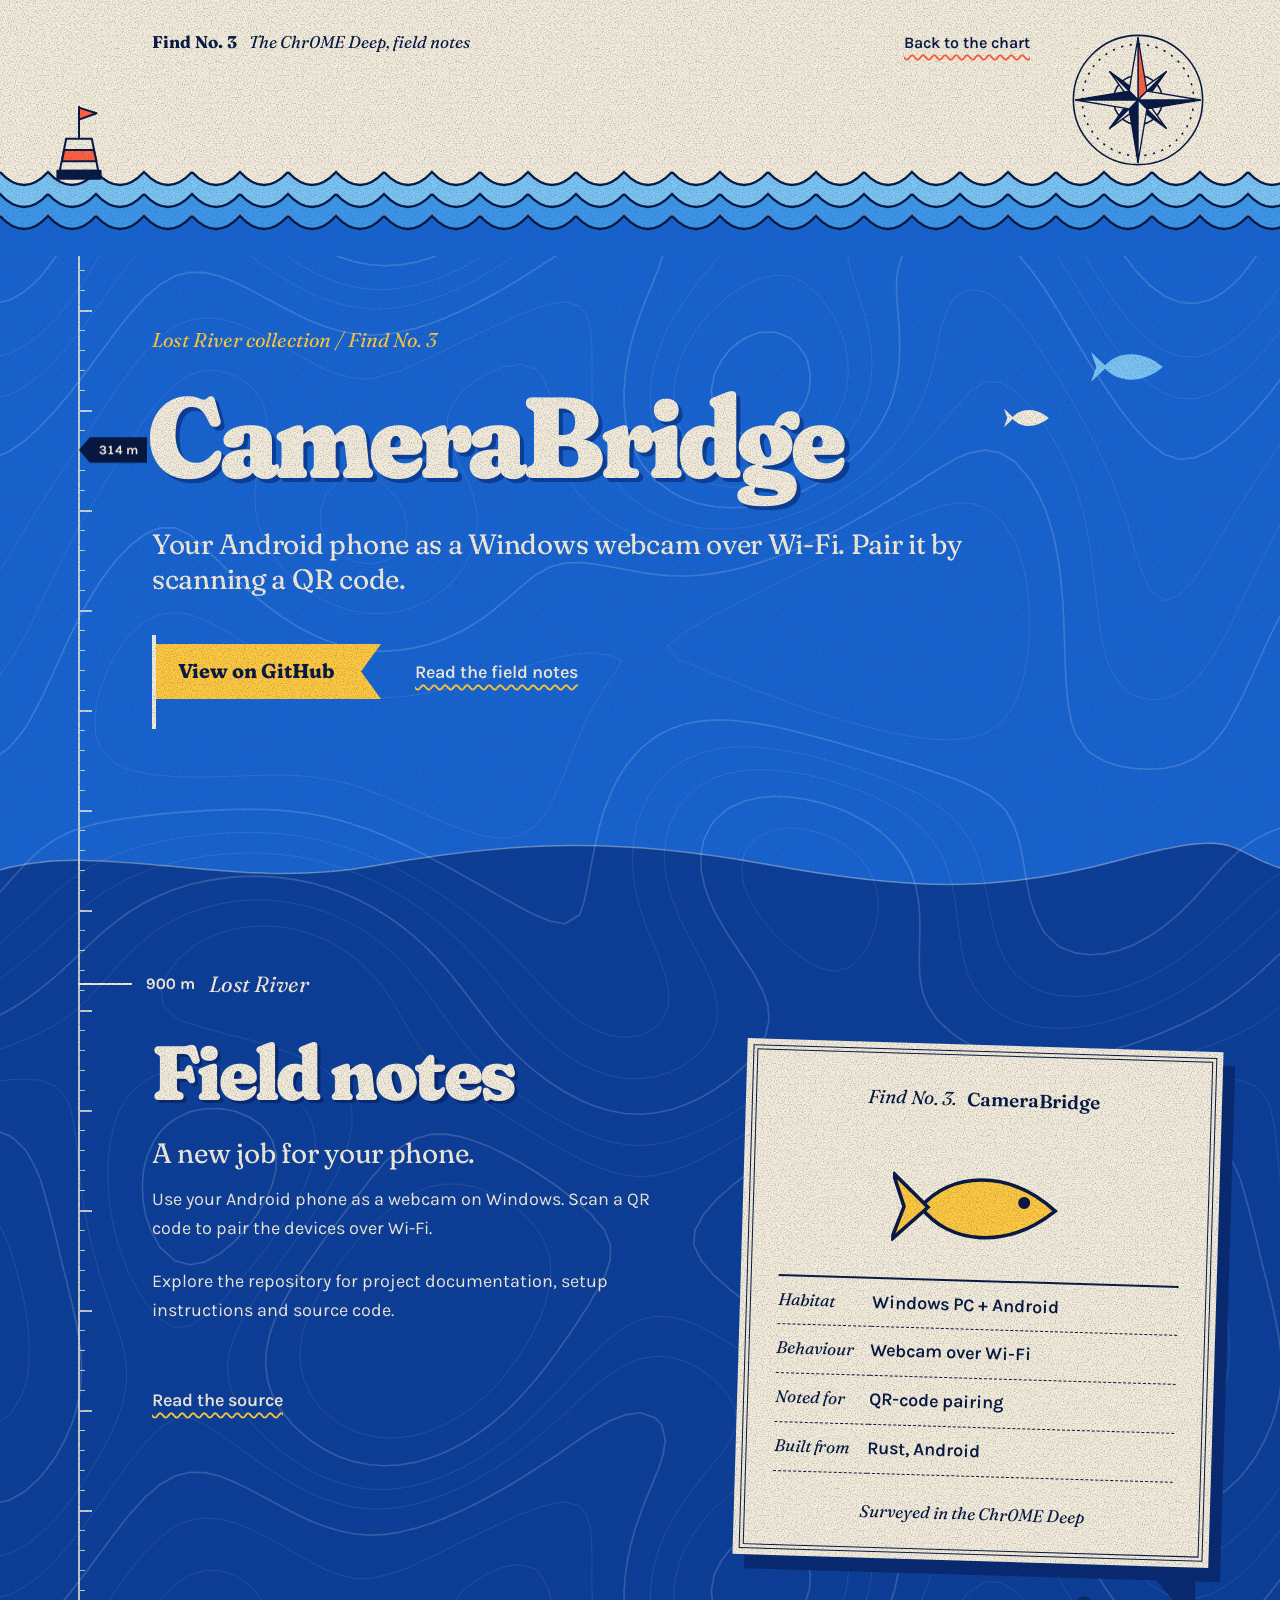
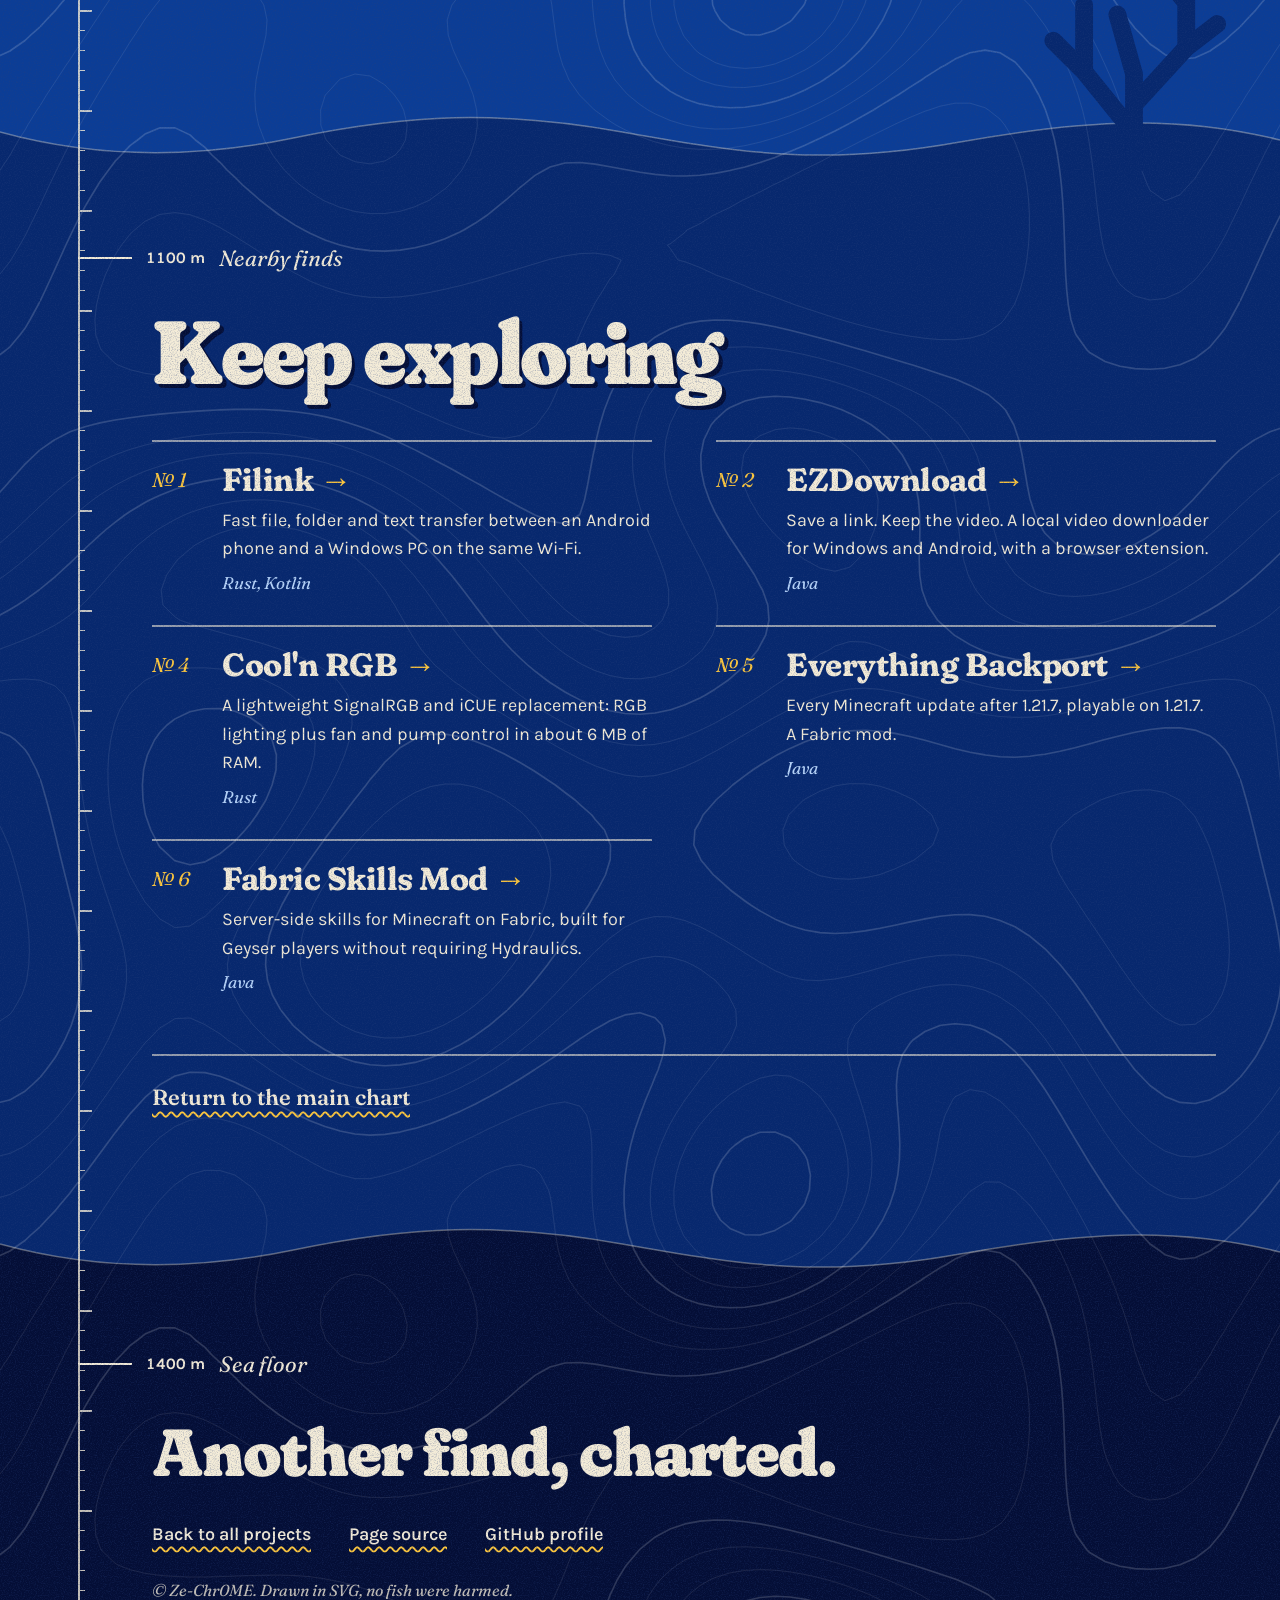
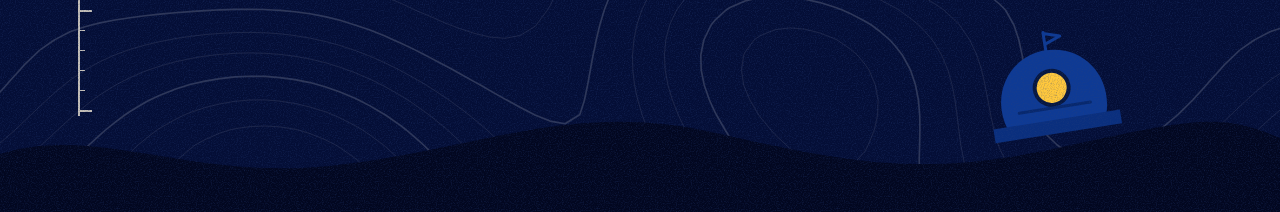
==== camerabridge/index.html @ 0871925f "Add ocean chart pages for side projects" ====
<!doctype html>
<html lang="en">
<head>
<meta charset="utf-8">
<meta name="viewport" content="width=device-width, initial-scale=1">
<title>CameraBridge | The Chr0ME Deep</title>
<meta name="description" content="Your Android phone as a Windows webcam over Wi-Fi. Pair it by scanning a QR code.">
<meta property="og:title" content="CameraBridge | The Chr0ME Deep">
<meta property="og:description" content="Your Android phone as a Windows webcam over Wi-Fi. Pair it by scanning a QR code.">
<meta property="og:image" content="https://ze-chr0me.github.io/showcase/assets/og-chart.png">
<meta property="og:type" content="website">
<meta property="og:url" content="https://ze-chr0me.github.io/showcase/camerabridge/">
<meta name="twitter:card" content="summary_large_image">
<meta name="theme-color" content="#1763cf">
<link rel="icon" href="data:image/svg+xml,<svg xmlns='http://www.w3.org/2000/svg' viewBox='0 0 64 64'><rect width='64' height='64' rx='12' fill='%231763cf'/><path d='M16 32C24 20 42 18 54 32 42 46 24 44 16 32Z' fill='%23ffc83d'/><path d='M18 32 6 21 10 32 6 43Z' fill='%23ffc83d'/><circle cx='43' cy='29' r='3' fill='%2307173f'/></svg>">
<link rel="preconnect" href="https://fonts.googleapis.com">
<link rel="preconnect" href="https://fonts.gstatic.com" crossorigin>
<link href="https://fonts.googleapis.com/css2?family=Fraunces:ital,opsz,wght,SOFT,WONK@0,9..144,100..900,0..100,0..1;1,9..144,100..900,0..100,0..1&family=Karla:ital,wght@0,400..700;1,400..700&display=swap" rel="stylesheet">
<link rel="stylesheet" href="../style.css">

<link rel="canonical" href="https://ze-chr0me.github.io/showcase/camerabridge/">
</head>
<body class="project-page" id="top">
<a class="skip" href="#field-notes">Skip to the project</a>
<!-- Shared shapes. Every drawing on this page is original and written by hand as SVG. -->
<svg width="0" height="0" style="position:absolute" aria-hidden="true" focusable="false">
  <symbol id="fish" viewBox="0 0 70 36">
    <path d="M12 18C24 3 48 1 68 18 48 35 24 33 12 18Z"/>
    <path d="M15 18 0 4 5 18 0 32Z"/>
  </symbol>
  <symbol id="kelp" viewBox="0 0 120 520"><path d="M51.8 520L54.4 510L57.2 500L60 490L62.9 480L65.7 470L68.2 460L70.5 450L72.3 440L73.7 430L74.6 420L75 410L74.8 400L74.1 390L72.8 380L71.1 370L69 360L66.5 350L63.8 340L60.9 330L58.1 320L55.3 310L52.6 300L50.3 290L48.3 280L46.7 270L45.6 260L45.1 250L45.1 240L45.6 230L46.7 220L48.3 210L50.3 200L52.6 190L55.3 180L58.1 170L61 160L63.8 150L66.5 140L69 130L71.1 120L72.8 110L74.1 100L74.8 90L75 80L74.6 70L73.7 60L72.3 50L70.4 40L68.2 30L65.6 20L62.9 10" fill="none" stroke="currentColor" stroke-width="7" stroke-linecap="round" stroke-linejoin="round"/><g fill="currentColor"><path transform="translate(61.2 486) rotate(-28) scale(0.98)" d="M0 0C14-15 40-13 56-2 40 11 14 12 0 0Z"/><path transform="translate(72.0 442) rotate(208) scale(0.96)" d="M0 0C14-15 40-13 56-2 40 11 14 12 0 0Z"/><path transform="translate(74.7 398) rotate(-28) scale(0.93)" d="M0 0C14-15 40-13 56-2 40 11 14 12 0 0Z"/><path transform="translate(67.5 354) rotate(208) scale(0.91)" d="M0 0C14-15 40-13 56-2 40 11 14 12 0 0Z"/><path transform="translate(55.3 310) rotate(-28) scale(0.89)" d="M0 0C14-15 40-13 56-2 40 11 14 12 0 0Z"/><path transform="translate(46.2 266) rotate(208) scale(0.86)" d="M0 0C14-15 40-13 56-2 40 11 14 12 0 0Z"/><path transform="translate(46.4 222) rotate(-28) scale(0.84)" d="M0 0C14-15 40-13 56-2 40 11 14 12 0 0Z"/><path transform="translate(55.8 178) rotate(208) scale(0.82)" d="M0 0C14-15 40-13 56-2 40 11 14 12 0 0Z"/><path transform="translate(68.0 134) rotate(-28) scale(0.79)" d="M0 0C14-15 40-13 56-2 40 11 14 12 0 0Z"/><path transform="translate(74.8 90) rotate(208) scale(0.77)" d="M0 0C14-15 40-13 56-2 40 11 14 12 0 0Z"/><path transform="translate(71.6 46) rotate(-28) scale(0.74)" d="M0 0C14-15 40-13 56-2 40 11 14 12 0 0Z"/><path transform="translate(62.9 10) rotate(-84) scale(.8)" d="M0 0C14-15 40-13 56-2 40 11 14 12 0 0Z"/></g></symbol>
  <symbol id="coral" viewBox="0 0 160 220">
    <path d="M80 220V120M80 170 38 118M38 118V62M38 118 12 92M80 146l44-48M124 98V44M124 98l26-20M80 120 66 70M124 60l-18-22" fill="none" stroke="currentColor" stroke-width="15" stroke-linecap="round" stroke-linejoin="round"/>
  </symbol>
  <symbol id="edge-a" viewBox="0 0 1440 70" preserveAspectRatio="none">
    <path d="M0 42C120 12 260 64 420 38S700 10 860 36s260 30 400-4 120-8 180 8V70H0Z"/>
    <path d="M0 42C120 12 260 64 420 38S700 10 860 36s260 30 400-4 120-8 180 8" fill="none" stroke="#f4ecd8" stroke-opacity=".38" stroke-width="1.5" vector-effect="non-scaling-stroke"/>
  </symbol>
  <symbol id="edge-b" viewBox="0 0 1440 70" preserveAspectRatio="none">
    <path d="M0 30c90 22 200 30 330 6S560 8 700 30s230 34 380 10 250-26 360-2V70H0Z"/>
    <path d="M0 30c90 22 200 30 330 6S560 8 700 30s230 34 380 10 250-26 360-2" fill="none" stroke="#f4ecd8" stroke-opacity=".38" stroke-width="1.5" vector-effect="non-scaling-stroke"/>
  </symbol>
</svg>


<div class="chart">
  <div class="ruler" aria-hidden="true"></div>
  <header class="sky">
    <div class="wrap sky-row">
      <p class="chart-no"><b>Find No. 3</b> <span>The Chr0ME Deep, field notes</span></p>
      <a class="wavy" href="../">Back to the chart</a>
    </div>

    <svg class="rose" viewBox="-70 -70 140 140" aria-hidden="true">
      <g fill="none" stroke="#07173f" stroke-width="1.4">
        <circle r="58"/><circle r="50" stroke-dasharray="2 5.85"/><circle r="22"/>
      </g>
      <g id="pt-s" stroke="#07173f" stroke-width="1.2" stroke-linejoin="round">
        <g transform="rotate(45)"><path d="M0-36 5-5 0 0Z" fill="#07173f"/><path d="M0-36-5-5 0 0Z" fill="#f4ecd8"/></g>
        <g transform="rotate(135)"><path d="M0-36 5-5 0 0Z" fill="#07173f"/><path d="M0-36-5-5 0 0Z" fill="#f4ecd8"/></g>
        <g transform="rotate(225)"><path d="M0-36 5-5 0 0Z" fill="#07173f"/><path d="M0-36-5-5 0 0Z" fill="#f4ecd8"/></g>
        <g transform="rotate(315)"><path d="M0-36 5-5 0 0Z" fill="#07173f"/><path d="M0-36-5-5 0 0Z" fill="#f4ecd8"/></g>
        <g><path d="M0-56 8-8 0 0Z" fill="#ff6040"/><path d="M0-56-8-8 0 0Z" fill="#f4ecd8"/></g>
        <g transform="rotate(90)"><path d="M0-56 8-8 0 0Z" fill="#07173f"/><path d="M0-56-8-8 0 0Z" fill="#f4ecd8"/></g>
        <g transform="rotate(180)"><path d="M0-56 8-8 0 0Z" fill="#07173f"/><path d="M0-56-8-8 0 0Z" fill="#f4ecd8"/></g>
        <g transform="rotate(270)"><path d="M0-56 8-8 0 0Z" fill="#07173f"/><path d="M0-56-8-8 0 0Z" fill="#f4ecd8"/></g>
      </g>
    </svg>

    <div class="swell" aria-hidden="true">
      <i class="row r1"></i>
      <svg class="buoy" viewBox="0 0 60 104">
        <g stroke="#07173f" stroke-width="2.5" stroke-linejoin="round" stroke-linecap="round">
          <path d="M30 44V6"/>
          <path d="M30 7 52 14 30 22Z" fill="#ff6040"/>
          <path d="M14 46h32l8 40H6Z" fill="#f4ecd8"/>
          <path d="M11.5 60h37l3.3 14H8.700Z" fill="#ff6040"/>
          <path d="M3 86h54v10H3Z" fill="#07173f"/>
        </g>
      </svg>
      <i class="row r2"></i>
      <i class="row r3"></i>
    </div>
  </header>
  <main>
    <section class="zone z0 project-surface" data-depth="0" aria-labelledby="project-title">
      <div class="decor" aria-hidden="true">
        <svg class="swim s1"><use href="#fish"/></svg>
        <svg class="swim s2"><use href="#fish"/></svg>
      </div>
      <div class="wrap">
        <p class="project-eyebrow">Lost River collection / Find No. 3</p>
        <h1 id="project-title">CameraBridge</h1>
        <p class="lede project-description">Your Android phone as a Windows webcam over Wi-Fi. Pair it by scanning a QR code.</p>
        <p class="actions">
          <span class="hoist"><a class="flag" href="https://github.com/Ze-Chr0ME/DroidCam">View on GitHub</a></span>
          <a class="wavy" href="#field-notes">Read the field notes</a>
        </p>
      </div>
    </section>
    <section class="zone z2" id="field-notes" data-depth="900" aria-labelledby="notes-title">
      <svg class="edge" aria-hidden="true"><use href="#edge-a"/></svg>
      <div class="decor" aria-hidden="true"><svg class="coral c1"><use href="#coral"/></svg></div>
      <div class="wrap">
        <p class="mark"><b>900 m</b> <i>Lost River</i></p>
        <div class="party project-notes">
          <div class="party-text">
            <h2 id="notes-title">Field notes</h2>
            <p class="lede">A new job for your phone.</p>
            <p>Use your Android phone as a webcam on Windows. Scan a QR code to pair the devices over Wi-Fi.</p>
            <p class="project-source">Explore the repository for project documentation, setup instructions and source code.</p>
            <p class="actions"><a class="wavy" href="https://github.com/Ze-Chr0ME/DroidCam">Read the source</a></p>
          </div>
          <aside class="plate specimen" aria-label="Project at a glance">
            <p class="plate-head"><i>Find No. 3.</i> CameraBridge</p>
            <svg class="specimen-fish" viewBox="0 0 200 110" aria-hidden="true">
              <g transform="translate(26 28) scale(2)"><use href="#fish" width="70" height="36" fill="var(--sun)" stroke="var(--ink)" stroke-width="1.5"/><circle cx="55" cy="15" r="2.5" fill="var(--ink)"/></g>
            </svg>
            <dl class="notes">
              <dt>Habitat</dt><dd>Windows PC + Android</dd>
              <dt>Behaviour</dt><dd>Webcam over Wi-Fi</dd>
              <dt>Noted for</dt><dd>QR-code pairing</dd>
              <dt>Built from</dt><dd>Rust, Android</dd>
            </dl>
            <p class="plate-foot">Surveyed in the Chr0ME Deep</p>
          </aside>
        </div>
      </div>
    </section>
    <section class="zone z3 project-related" data-depth="1100" aria-labelledby="related-title">
      <svg class="edge" aria-hidden="true"><use href="#edge-b"/></svg>
      <div class="wrap">
        <p class="mark"><b>1100 m</b> <i>Nearby finds</i></p>
        <h2 id="related-title">Keep exploring</h2>
        <ol class="finds"><li><a href="../filink/"><span class="no">&#8470; 1</span><h3>Filink</h3><p>Fast file, folder and text transfer between an Android phone and a Windows PC on the same Wi-Fi.</p><span class="made">Rust, Kotlin</span></a></li><li><a href="../ezdownload/"><span class="no">&#8470; 2</span><h3>EZDownload</h3><p>Save a link. Keep the video. A local video downloader for Windows and Android, with a browser extension.</p><span class="made">Java</span></a></li><li><a href="../cool-n-rgb/"><span class="no">&#8470; 4</span><h3>Cool&#x27;n RGB</h3><p>A lightweight SignalRGB and iCUE replacement: RGB lighting plus fan and pump control in about 6 MB of RAM.</p><span class="made">Rust</span></a></li><li><a href="../everything-backport/"><span class="no">&#8470; 5</span><h3>Everything Backport</h3><p>Every Minecraft update after 1.21.7, playable on 1.21.7. A Fabric mod.</p><span class="made">Java</span></a></li><li><a href="../fabric-skills-mod/"><span class="no">&#8470; 6</span><h3>Fabric Skills Mod</h3><p>Server-side skills for Minecraft on Fabric, built for Geyser players without requiring Hydraulics.</p><span class="made">Java</span></a></li></ol>
        <p class="all"><a class="wavy" href="../#deep">Return to the main chart</a></p>
      </div>
    </section>
  </main>
  <footer class="zone z4" data-depth="1400">
    <svg class="edge" aria-hidden="true"><use href="#edge-b"/></svg>
    <div class="wrap">
      <p class="mark"><b>1400 m</b> <i>Sea floor</i></p>
      <p class="floor-line">Another find, charted.</p>
      <p class="floor-links">
        <a class="wavy" href="../#deep">Back to all projects</a>
        <a class="wavy" href="https://github.com/Ze-Chr0ME/showcase">Page source</a>
        <a class="wavy" href="https://github.com/Ze-Chr0ME">GitHub profile</a>
      </p>
      <p class="fine">© Ze-Chr0ME. Drawn in SVG, no fish were harmed.</p>
    </div>
    <svg class="pod" viewBox="0 0 150 120" aria-hidden="true">
      <g stroke-linejoin="round" stroke-linecap="round">
        <path d="M76 22V2M76 3l16 5-16 6" fill="none" stroke="#0e3a94" stroke-width="3"/>
        <path d="M26 92C14 54 40 20 76 20s62 34 50 72Z" fill="#0e3a94"/>
        <path d="M12 90h128v14H12Z" fill="#0a2f7e"/>
        <circle cx="76" cy="58" r="17" fill="#ffc83d"/>
        <circle cx="76" cy="58" r="17" fill="none" stroke="#07173f" stroke-width="4"/>
        <path d="M40 78h72" fill="none" stroke="#07286e" stroke-width="3"/>
      </g>
    </svg>
    <svg class="seabed" viewBox="0 0 1440 120" preserveAspectRatio="none" aria-hidden="true">
      <path d="M0 120V62c110-30 210 26 370 12S640 8 800 40s240 46 400 14 180-30 240-8v74Z"/>
    </svg>
  </footer>
</div>
<script src="../chart.js"></script>
</body>
</html>
---- style.css ----
/* Chart № 1: the Chr0ME Deep.
   A printed bathymetric chart read top to bottom. Flat inks only: one cream, one navy,
   five blues that step darker with depth, plus sun yellow and coral for signals. */

:root {
  --paper: #f4ecd8;
  --ink: #07173f;
  --sun: #ffc83d;
  --coral: #ff6040;
  --foam: #7cc4f2;
  --z0: #1763cf;   /* surface */
  --z1: #1052b8;   /* safe shallows */
  --z2: #0b3d96;   /* grand reef */
  --z3: #07286e;   /* lost river */
  --z4: #040e36;   /* sea floor */
  --lit: #0e3a94;  /* water inside the lamp beam */
  --sky-h: 210px;
  --pad-l: 132px;
  --pad-r: 44px;
  --line-x: 58px;
  --ruler-x: calc(max((100% - 1240px) / 2, 0px) + var(--line-x));
  --display: "Fraunces", "Iowan Old Style", "Palatino Linotype", Georgia, serif;
  --text: "Karla", "Segoe UI", Helvetica, Arial, sans-serif;
}

* { box-sizing: border-box; }

html { background: var(--z4); -webkit-text-size-adjust: 100%; }

body {
  margin: 0;
  overflow-x: hidden;
  overflow-x: clip;
  color: var(--paper);
  font: 400 1.125rem/1.6 var(--text);
}

img, svg { display: block; max-width: 100%; }
img { height: auto; }
a { color: inherit; }
p { margin: 0; }
h1, h2, h3 { margin: 0; font-family: var(--display); }

:focus-visible { outline: 3px solid var(--sun); outline-offset: 4px; }

.skip {
  position: absolute; left: 12px; top: -80px; z-index: 10;
  padding: 10px 16px;
  background: var(--ink); color: var(--paper);
  font-weight: 700;
}
.skip:focus { top: 12px; }

/* Links: a wavy underline, like the water. */
.wavy {
  text-decoration: underline wavy;
  text-decoration-color: var(--sun);
  text-decoration-thickness: 2px;
  text-underline-offset: 6px;
  font-weight: 600;
}
.wavy:hover { text-decoration-color: currentColor; }

/* ---------- The sheet ---------- */
.chart { position: relative; }

/* Depth contours, printed over every zone. */
.chart::before {
  content: "";
  position: absolute; inset: var(--sky-h) 0 0;
  z-index: 1;
  background: url(assets/contours.svg) 50% 0 / 1200px 1200px;
  pointer-events: none;
}

/* Paper grain: navy speckle over everything, so the flat inks look printed. */
.chart::after {
  content: "";
  position: absolute; inset: 0;
  z-index: 4;
  background: url("data:image/svg+xml,%3Csvg xmlns='http://www.w3.org/2000/svg' width='240' height='240'%3E%3Cfilter id='n'%3E%3CfeTurbulence type='fractalNoise' baseFrequency='.85' numOctaves='2' stitchTiles='stitch'/%3E%3CfeColorMatrix values='0 0 0 0 .02 0 0 0 0 .05 0 0 0 0 .2 1.7 0 0 0 -.78'/%3E%3C/filter%3E%3Crect width='100%25' height='100%25' filter='url(%23n)'/%3E%3C/svg%3E");
  opacity: .5;
  pointer-events: none;
}

.wrap {
  position: relative;
  z-index: 2;
  max-width: 1240px;
  margin: 0 auto;
  padding: 0 var(--pad-r) 0 var(--pad-l);
}

/* The sounding line: dropped from the buoy, ticked every 20 px, runs to the sea floor. */
.ruler {
  position: absolute;
  top: var(--sky-h); bottom: 96px;
  left: var(--ruler-x);
  width: 14px;
  z-index: 3;
  opacity: .8;
  background:
    linear-gradient(var(--paper), var(--paper)) 0 0 / 2px 100% no-repeat,
    repeating-linear-gradient(var(--paper) 0 2px, transparent 2px 100px) 0 0 / 14px 100% no-repeat,
    repeating-linear-gradient(var(--paper) 0 1px, transparent 1px 20px) 0 0 / 7px 100% no-repeat;
  pointer-events: none;
}

.gauge {
  position: fixed;
  top: 50%;
  left: calc(var(--ruler-x) + 1px);
  z-index: 5;
  transform: translateY(-50%);
  padding: 5px 9px 5px 20px;
  background: var(--ink);
  color: var(--paper);
  font: 700 .8125rem/1.2 var(--text);
  font-variant-numeric: tabular-nums;
  white-space: nowrap;
  clip-path: polygon(11px 0, 100% 0, 100% 100%, 11px 100%, 0 50%);
  pointer-events: none;
}

/* ---------- Sky ---------- */
.sky {
  position: relative;
  z-index: 3;
  height: var(--sky-h);
  background: var(--paper);
  color: var(--ink);
}
.sky-row {
  display: flex; justify-content: space-between; align-items: baseline; gap: 24px;
  padding-top: 30px;
  padding-right: 230px;
}
.chart-no { font: italic 400 1.0625rem/1.35 var(--display); }
.chart-no b { font-style: normal; font-weight: 700; margin-right: .5em; }
.sky .wavy { text-decoration-color: var(--coral); font-size: 1rem; white-space: nowrap; }

.rose {
  position: absolute;
  top: 22px; right: max(calc((100% - 1240px) / 2 + 44px), 20px);
  width: 156px;
}

.swell { position: absolute; left: 0; right: 0; bottom: -46px; height: 92px; }
.swell .row {
  position: absolute; left: -96px; right: 0;
  height: 48px;
  background-repeat: repeat-x;
  background-size: 96px 48px;
}
.r1 { top: 0;    background-image: url("data:image/svg+xml,%3Csvg xmlns='http://www.w3.org/2000/svg' viewBox='0 0 96 48'%3E%3Cpath d='M0 8Q24 34 48 8 72 34 96 8V48H0Z' fill='%237cc4f2'/%3E%3Cpath d='M0 8Q24 34 48 8 72 34 96 8' fill='none' stroke='%2307173f' stroke-width='2.5'/%3E%3C/svg%3E"); }
.r2 { top: 22px; background-image: url("data:image/svg+xml,%3Csvg xmlns='http://www.w3.org/2000/svg' viewBox='0 0 96 48'%3E%3Cpath d='M0 8Q24 34 48 8 72 34 96 8V48H0Z' fill='%233d97e6'/%3E%3Cpath d='M0 8Q24 34 48 8 72 34 96 8' fill='none' stroke='%2307173f' stroke-width='2.5'/%3E%3C/svg%3E"); background-position-x: 48px; }
.r3 { top: 44px; background-image: url("data:image/svg+xml,%3Csvg xmlns='http://www.w3.org/2000/svg' viewBox='0 0 96 48'%3E%3Cpath d='M0 8Q24 34 48 8 72 34 96 8V48H0Z' fill='%231763cf'/%3E%3Cpath d='M0 8Q24 34 48 8 72 34 96 8' fill='none' stroke='%2307173f' stroke-width='2.5'/%3E%3C/svg%3E"); }

.buoy {
  position: absolute;
  left: calc(var(--ruler-x) - 23px);
  top: -62px;
  width: 48px;
  transform-origin: 50% 90%;
}

/* ---------- Zones ---------- */
.zone { position: relative; }
.z0 { background: var(--z0); color: var(--z0); }
.z1 { background: var(--z1); color: var(--z1); }
.z2 { background: var(--z2); color: var(--z2); }
.z3 { background: var(--z3); color: var(--z3); }
.z4 { background: var(--z4); color: var(--z4); }
.zone > .wrap { color: var(--paper); }

/* The shelf where one zone drops into the next. */
.edge {
  position: absolute; left: 0; top: -69px;
  width: 100%; height: 70px;
  fill: currentColor;
}

.decor { position: absolute; inset: 0; overflow: hidden; z-index: 2; pointer-events: none; }

/* Soundings and place names, set in italics the way charts label water. */
.snd, .place {
  position: absolute;
  font-family: var(--display); font-style: italic;
  color: var(--paper);
}
.snd { font-size: .9375rem; opacity: .45; }
.place { font-size: 1.75rem; letter-spacing: .14em; opacity: .5; white-space: nowrap; }

/* Zone marker: a long tick on the sounding line, the depth, the name. */
.mark {
  display: flex; align-items: center; gap: 14px;
  margin-left: calc(var(--line-x) - var(--pad-l));
  font-size: 1rem; line-height: 1.2;
}
.mark::before { content: ""; flex: none; width: 54px; height: 2px; background: var(--paper); }
.mark b { font-weight: 700; font-variant-numeric: tabular-nums; }
.mark i { font: italic 400 1.375rem/1 var(--display); }

h1, h2 {
  font-weight: 900;
  font-variation-settings: "SOFT" 100, "WONK" 1;
  letter-spacing: -.035em;
}

.lede {
  font: 400 1.75rem/1.25 var(--display);
  font-variation-settings: "SOFT" 60;
  letter-spacing: -.01em;
}

/* Field notes */
.notes {
  display: grid; grid-template-columns: max-content 1fr;
  margin: 30px 0 0; max-width: 500px;
  border-top: 2px solid var(--paper);
}
.notes dt, .notes dd { margin: 0; padding: 9px 0 10px; border-bottom: 1px dashed rgba(244, 236, 216, .55); }
.notes dt { padding-right: 28px; font: italic 400 1.0625rem/1.6 var(--display); }
.notes dd { font-weight: 600; }

/* Signal flag on a mast. */
.actions { display: flex; flex-wrap: wrap; align-items: flex-start; gap: 14px 34px; margin-top: 38px; }
.actions > .wavy { margin-top: 23px; }
.hoist { display: inline-flex; padding: 9px 0 30px; border-left: 4px solid var(--paper); }
.flag {
  display: block;
  padding: 17px 46px 18px 22px;
  background: var(--sun); color: var(--ink);
  font: 700 1.25rem/1 var(--display);
  font-variation-settings: "SOFT" 100;
  text-decoration: none;
  clip-path: polygon(0 0, 100% 0, calc(100% - 20px) 50%, 100% 100%, 0 100%);
  transition: padding-right .18s ease, background-color .18s ease;
}
.flag:hover { background: var(--paper); padding-right: 62px; }
.flag:focus-visible { outline: none; background: var(--paper); box-shadow: inset 0 0 0 4px var(--ink); }

/* ---------- 0 m ---------- */
.z0 > .wrap { padding-top: 116px; padding-bottom: 168px; }

h1 {
  margin-left: -.045em;
  font-size: clamp(3.75rem, 14.4vw, 12.75rem);
  line-height: .86;
  text-shadow: .035em .035em 0 var(--z2);
}
.zero { color: var(--sun); }

.intro {
  display: grid; grid-template-columns: minmax(0, 7fr) minmax(0, 4fr);
  gap: 72px; align-items: start;
  margin-top: 52px;
}
.hello { display: flex; gap: 28px; align-items: flex-start; }
.hello p {
  font: 400 1.75rem/1.28 var(--display);
  font-variation-settings: "SOFT" 60;
  letter-spacing: -.01em;
  max-width: 21em;
}
.porthole {
  flex: none;
  display: block;
  width: 116px; height: 116px;
  padding: 6px;
  border-radius: 50%;
  background: var(--sun);
  box-shadow: 0 0 0 3px var(--ink), 7px 8px 0 0 var(--z2);
  transform: rotate(-5deg);
}
.porthole img { width: 100%; height: 100%; border-radius: 50%; border: 3px solid var(--ink); background: var(--z2); }

.plan p { font: italic 400 1.375rem/1 var(--display); padding-bottom: 12px; border-bottom: 2px solid var(--paper); }
.plan ol { list-style: none; margin: 0; padding: 0; }
.plan a {
  display: flex; align-items: baseline; gap: 10px;
  padding: 11px 0 10px;
  border-bottom: 1px dashed rgba(244, 236, 216, .55);
  text-decoration: none; font-weight: 600;
}
.plan a i { flex: 1; min-width: 16px; border-bottom: 2px dotted rgba(244, 236, 216, .7); transform: translateY(-4px); }
.plan a b { font-variant-numeric: tabular-nums; }
.plan a:hover span { text-decoration: underline wavy var(--sun) 2px; text-underline-offset: 6px; }

.swim { position: absolute; fill: var(--foam); }
.s1 { width: 74px; height: 38px; right: 9%;  top: 138px; }
.s2 { width: 46px; height: 24px; right: 18%; top: 196px; fill: var(--paper); }
.s3 { width: 54px; height: 28px; right: 3%;  top: 214px; }
.s4 { width: 34px; height: 18px; right: 11%; top: 262px; }
.s5 { width: 40px; height: 21px; right: 24%; top: 132px; fill: #3d97e6; }

/* ---------- 40 m ---------- */
.z1 > .wrap { padding-top: 76px; padding-bottom: 190px; }

h2 {
  font-size: clamp(3.25rem, 9vw, 7.75rem);
  line-height: .88;
  text-shadow: .04em .04em 0 var(--z3);
}

.party {
  display: grid; grid-template-columns: minmax(0, 11fr) minmax(0, 10fr);
  gap: 64px; align-items: start;
  margin-top: 44px;
}
.party h2 { max-width: 5em; }
.party .lede { margin-top: 30px; }
.party .lede + p { margin-top: 14px; max-width: 30em; }

.plate {
  position: relative;
  margin-top: 6px;
  padding: 30px 30px 26px;
  background: var(--paper); color: var(--ink);
  transform: rotate(1.7deg);
  box-shadow: 12px 14px 0 var(--z3);
}
.plate::before {
  content: ""; position: absolute; inset: 10px;
  border: 1.5px solid var(--ink);
  outline: 1px solid var(--ink); outline-offset: 3px;
  pointer-events: none;
}
.plate-head, .plate-foot { text-align: center; font: 400 1.0625rem/1.3 var(--display); }
.plate-head { padding: 12px 10px 4px; font-weight: 600; font-size: 1.1875rem; }
.plate-head i { font-weight: 400; margin-right: .35em; }
.plate-foot { padding: 2px 10px 10px; font-style: italic; }
.figs { display: grid; grid-template-columns: 1fr 1fr; gap: 6px 14px; padding: 12px 14px 14px; }
.figs figure { margin: 0; text-align: center; }
.figs svg { width: 100%; height: auto; max-width: 230px; margin: 0 auto; }
.figs figcaption { display: grid; gap: 1px; padding: 2px 0 12px; line-height: 1.25; }
.figs figcaption i { font: italic 400 .875rem/1.2 var(--display); }
.figs figcaption b { font: 700 1.125rem/1.2 var(--display); font-variation-settings: "SOFT" 100; }
.figs figcaption span { font: italic 400 .9375rem/1.2 var(--display); opacity: .78; }

.kelp { position: absolute; bottom: -8px; color: var(--z2); transform-origin: 50% 100%; }
.k1 { left: calc(var(--ruler-x) - 150px); width: 96px; height: 416px; }
.k2 { right: 3%;  width: 120px; height: 520px; }
.k3 { right: 11%; width: 84px;  height: 364px; transform: scaleX(-1); }
.k4 { right: 20%; width: 60px;  height: 260px; }

/* ---------- 300 m ---------- */
.z2 > .wrap { padding-top: 76px; padding-bottom: 210px; }

.lab {
  display: grid; grid-template-columns: repeat(12, minmax(0, 1fr));
  column-gap: 24px; align-items: start;
  margin-top: 48px;
}
.print {
  margin: 0;
  padding: 10px 10px 0;
  background: var(--paper); color: var(--ink);
  box-shadow: 10px 12px 0 var(--z4);
}
.print img { width: 100%; background: #0b0b0b; }
.print figcaption { padding: 9px 4px 11px; font: 400 1rem/1.3 var(--display); }
.print figcaption i { margin-right: .3em; }
.p1 { grid-column: 1 / 9; grid-row: 1; transform: rotate(-1.3deg); }
.p2 { grid-column: 8 / 13; grid-row: 1; margin: 190px -26px 0 0; transform: rotate(2.4deg); z-index: 1; }
.lab-text { grid-column: 1 / 8; grid-row: 2; margin-top: -36px; }
.p3 { grid-column: 9 / 13; grid-row: 2; margin: 96px 0 0 0; transform: rotate(-2.2deg); }

.lab-text h2 { font-size: clamp(3.25rem, 8.2vw, 7rem); text-shadow: .04em .04em 0 var(--z4); }
.lab-text h2 img {
  display: inline-block; vertical-align: -.02em;
  width: .7em; height: .7em;
  margin-right: .16em;
  border-radius: 22%;
  box-shadow: 0 0 0 3px var(--ink), 6px 6px 0 0 var(--z4);
  transform: rotate(-6deg);
}
.lab-text .lede { margin-top: 30px; max-width: 20em; }
.lab-text .lede + p { margin-top: 16px; max-width: 34em; }

.coral { position: absolute; bottom: -22px; color: var(--z3); }
.c1 { right: 4%;  width: 190px; height: 262px; }
.c2 { right: 17%; width: 110px; height: 152px; transform: scaleX(-1); }
.c3 { left: calc(var(--ruler-x) - 170px); width: 130px; height: 180px; }

/* ---------- 900 m ---------- */
.z3 > .wrap { padding-top: 76px; padding-bottom: 170px; }
.z3 h2 { margin-top: 200px; text-shadow: .04em .04em 0 var(--z4); }
.deep-lede { margin-top: 30px; max-width: 24em; }

.leviathan { position: absolute; top: 40px; right: -90px; width: 1180px; max-width: none; overflow: visible; }
.lev-body { fill: #0a3288; }
.leviathan text {
  font: italic 400 30px var(--display);
  letter-spacing: .3em;
  fill: var(--paper); opacity: .5;
}

.lamp { margin-top: 44px; --lure: 208px; }
.lamp summary {
  display: flex; align-items: center; gap: 30px;
  width: fit-content;
  list-style: none;
  cursor: pointer;
  border-radius: 4px;
}
.lamp summary::-webkit-details-marker { display: none; }
.angler { flex: none; width: 236px; height: 170px; }
.lure { fill: var(--sun); stroke: var(--ink); stroke-width: 2.5; }
.rays { opacity: 0; }
.lamp[open] .rays { opacity: 1; }
.lamp-text { display: grid; gap: 8px; }
.lamp-off, .lamp-on {
  font: 700 2.375rem/1.1 var(--display);
  font-variation-settings: "SOFT" 100, "WONK" 1;
  text-decoration: underline wavy var(--sun) 3px;
  text-underline-offset: 9px;
}
.lamp summary:hover .lamp-off, .lamp summary:hover .lamp-on { color: var(--sun); }
.lamp-on, .lamp[open] .lamp-off { display: none; }
.lamp[open] .lamp-on { display: inline; }
.lamp-text small { font: italic 400 1.125rem/1.6 var(--display); opacity: .85; }

/* The beam: a flat cone of lighter water, spreading from the lure. */
.beam {
  margin: -14px calc(var(--pad-r) * -1) 0 calc(var(--line-x) - var(--pad-l) + 30px);
  padding: 120px var(--pad-r) 60px calc(var(--pad-l) - var(--line-x) - 30px);
  background: var(--lit);
  clip-path: polygon(0 96px, calc(var(--lure) + var(--pad-l) - var(--line-x) - 64px) 0, calc(var(--lure) + var(--pad-l) - var(--line-x) - 2px) 0, 100% 96px, 100% 100%, 0 100%);
}

.finds {
  list-style: none; margin: 0; padding: 0;
  display: grid; grid-template-columns: 1fr 1fr; column-gap: 64px;
}
.finds li { border-top: 2px solid rgba(244, 236, 216, .6); }
.finds a {
  display: grid; grid-template-columns: 62px 1fr; column-gap: 8px;
  height: 100%;
  align-content: start;
  padding: 20px 0 30px;
  text-decoration: none;
}
.finds .no { grid-row: 1 / 4; font: italic 400 1.25rem/1.75 var(--display); color: var(--sun); }
.finds h3 {
  font-size: 2rem; line-height: 1.12; font-weight: 700;
  font-variation-settings: "SOFT" 100, "WONK" 1;
  letter-spacing: -.015em;
}
.finds h3::after { content: "\00a0\2192"; font-weight: 400; color: var(--sun); }
.finds a:hover h3 { text-decoration: underline wavy var(--sun) 2px; text-underline-offset: 7px; }
.finds p { margin-top: 8px; max-width: 27em; }
.finds .made { margin-top: 8px; font: italic 400 1.0625rem/1.4 var(--display); color: #b9d6fb; }
.all { margin-top: 30px; padding-top: 26px; border-top: 2px solid rgba(244, 236, 216, .6); font: 400 1.375rem/1.4 var(--display); }

/* ---------- Sea floor ---------- */
.z4 > .wrap { padding-top: 70px; padding-bottom: 210px; }
.floor-line {
  margin-top: 44px;
  font: 900 clamp(2.25rem, 5.2vw, 4.25rem)/1 var(--display);
  font-variation-settings: "SOFT" 100, "WONK" 1;
  letter-spacing: -.03em;
  max-width: 12em;
}
.floor-links { display: flex; flex-wrap: wrap; gap: 14px 38px; margin-top: 34px; }
.up::after { content: " \2191"; }
.fine { margin-top: 30px; font: italic 400 1rem/1.5 var(--display); opacity: .8; }
.seabed { position: absolute; left: 0; bottom: 0; width: 100%; height: 120px; fill: #020720; z-index: 2; }
.pod { position: absolute; z-index: 2; right: 12%; bottom: 62px; width: 150px; transform: rotate(-9deg); }

/* ---------- Individual finds: the same chart, a closer look ---------- */
.project-eyebrow {
  margin-bottom: 26px;
  color: var(--sun);
  font: italic 400 1.25rem/1.4 var(--display);
}
.project-page h1 {
  max-width: 13ch;
  font-size: clamp(2.75rem, 9vw, 7.5rem);
  line-height: .98;
  overflow-wrap: anywhere;
}
.project-description { margin-top: 34px; max-width: 29em; }
.project-notes h2 { font-size: clamp(3rem, 6vw, 5.5rem); }
.project-source { margin-top: 24px; max-width: 30em; }
.specimen { min-width: 0; }
.specimen-fish { width: 240px; margin: 16px auto; }
.specimen .notes { margin: 0 8px 24px; border-color: var(--ink); }
.specimen .notes dt, .specimen .notes dd { border-color: var(--ink); }
.specimen .notes dd { overflow-wrap: anywhere; }
.specimen .notes dt { padding-right: 16px; }
.project-related h2 { margin-top: 44px; font-size: clamp(3rem, 7vw, 6rem); }
.project-related .finds { margin-top: 48px; }

/* ---------- Motion (only if welcome) ---------- */
@media (prefers-reduced-motion: no-preference) {
  html { scroll-behavior: smooth; }
  .r1 { animation: roll 14s linear infinite; }
  .r2 { animation: roll 9s linear infinite reverse; }
  .r3 { animation: roll 11s linear infinite; }
  .buoy { animation: bob 5s ease-in-out infinite alternate; }
  .swim { animation: school 9s ease-in-out infinite alternate; }
  .s2 { animation-duration: 11s; animation-delay: -3s; }
  .s3 { animation-duration: 8s;  animation-delay: -5s; }
  .s4 { animation-duration: 12s; animation-delay: -2s; }
  .s5 { animation-duration: 10s; animation-delay: -7s; }
  .k1, .k2, .k4 { animation: sway 7s ease-in-out infinite alternate; }
  .k2 { animation-duration: 9s; animation-delay: -4s; }
  .lamp:not([open]) .lure { animation: blink 2.6s ease-in-out infinite alternate; }
  .lamp[open] .beam { animation: light .45s ease-out both; }
  @keyframes roll   { to { transform: translateX(96px); } }
  @keyframes bob    { from { transform: rotate(-5deg) translateY(1px); } to { transform: rotate(6deg) translateY(-3px); } }
  @keyframes school { from { transform: translate(0, 0); } to { transform: translate(46px, -9px); } }
  @keyframes sway   { from { transform: rotate(-2.5deg); } to { transform: rotate(2.5deg); } }
  @keyframes blink  { from { fill: var(--sun); } to { fill: #8a6f2a; } }
  @keyframes light  { from { opacity: 0; transform: translateY(-10px); } to { opacity: 1; transform: none; } }
}

/* ---------- Narrower sheets ---------- */
@media (max-width: 1080px) {
  .intro { grid-template-columns: 1fr; gap: 44px; }
  .plan { max-width: 440px; }
  .party { grid-template-columns: 1fr; gap: 56px; }
  .plate { max-width: 560px; }
  .p2 { margin-right: -24px; }
  .p3 { margin-right: -10px; }
  .finds { column-gap: 40px; }
  .leviathan { right: auto; left: 96px; width: 1000px; top: 96px; }
  .swim { display: none; }
  .s1, .s4 { display: block; top: 372px; right: 9%; }
  .s4 { top: 430px; right: 21%; }
}

@media (max-width: 760px) {
  :root { --sky-h: 164px; --pad-l: 44px; --pad-r: 20px; --line-x: 18px; }
  body { font-size: 1.0625rem; }

  .sky-row { display: block; padding-top: 20px; padding-right: 118px; }
  .chart-no span { display: block; }
  .sky .wavy { display: inline-block; margin-top: 8px; font-size: .9375rem; }
  .rose { width: 96px; top: 16px; right: 14px; }
  .buoy { width: 34px; left: calc(var(--ruler-x) - 16px); top: -34px; }

  .ruler { width: 10px; }
  .gauge { top: auto; bottom: 14px; transform: none; }

  .mark { gap: 10px; }
  .mark::before { width: 16px; }
  .mark i { font-size: 1.25rem; }

  .z0 > .wrap { padding-top: 92px; padding-bottom: 120px; }
  h1 { font-size: clamp(2.6rem, 14.2vw, 6rem); }
  .intro { margin-top: 34px; gap: 38px; }
  .hello { flex-direction: column; gap: 22px; }
  .hello p, .lede { font-size: 1.4375rem; }
  .porthole { width: 92px; height: 92px; }
  .s1 { top: 196px; right: 8%; width: 56px; height: 29px; }
  .s4 { top: 238px; right: 27%; }
  .snd { display: none; }

  .z1 > .wrap, .z2 > .wrap, .z3 > .wrap { padding-top: 60px; padding-bottom: 150px; }
  h2, .lab-text h2 { font-size: clamp(3rem, 15vw, 5rem); }
  .party { margin-top: 30px; gap: 50px; }
  .notes { margin-top: 24px; }
  .notes dt { padding-right: 18px; }
  .actions { margin-top: 30px; }
  .plate { padding: 20px 18px 18px; transform: rotate(1.2deg); box-shadow: 7px 9px 0 var(--z3); margin-right: 4px; }
  .plate::before { inset: 7px; }
  .plate-head { font-size: 1.0625rem; }
  .figs { gap: 2px 8px; padding: 10px 6px 8px; }
  .figs figcaption b { font-size: 1rem; }
  .k2 { width: 84px; height: 364px; right: -2%; }
  .k3, .k4, .k1 { display: none; }
  .place { font-size: 1.25rem; right: auto !important; left: 44px; bottom: 44px !important; }

  .lab { display: block; margin-top: 32px; }
  .print { padding: 7px 7px 0; box-shadow: 7px 9px 0 var(--z4); }
  .print figcaption { font-size: .9375rem; }
  .p1 { margin-right: 6px; }
  .p2 { margin: 26px -4px 0 15%; }
  .p3 { margin: 56px 10% 0 0; }
  .lab-text { margin-top: 58px; }
  .c1 { width: 130px; height: 180px; right: -4%; }
  .c2, .c3 { display: none; }

  .leviathan { width: 700px; right: auto; left: -64px; top: 76px; }
  .z3 h2 { margin-top: 150px; }
  .lamp { margin-top: 30px; --lure: 123px; }
  .lamp summary { flex-direction: column; align-items: flex-start; gap: 6px; }
  .angler { width: 140px; height: 101px; }
  .lamp-text { order: -1; margin-bottom: 14px; }
  .lamp-off, .lamp-on { font-size: 1.875rem; }
  .beam {
    margin: -6px calc(var(--pad-r) * -1) 0 calc(var(--line-x) - var(--pad-l) + 12px);
    padding: 84px var(--pad-r) 44px calc(var(--pad-l) - var(--line-x) - 12px);
    clip-path: polygon(0 62px, calc(var(--lure) + var(--pad-l) - var(--line-x) - 38px) 0, calc(var(--lure) + var(--pad-l) - var(--line-x) - 4px) 0, 100% 62px, 100% 100%, 0 100%);
  }
  .finds { grid-template-columns: 1fr; }
  .finds a { grid-template-columns: 46px 1fr; padding: 16px 0 24px; }
  .finds h3 { font-size: 1.625rem; }
  .all { font-size: 1.1875rem; }

  .z4 > .wrap { padding-top: 56px; padding-bottom: 190px; }
  .pod { width: 104px; right: 9%; bottom: 58px; }
  .seabed { height: 90px; }
}
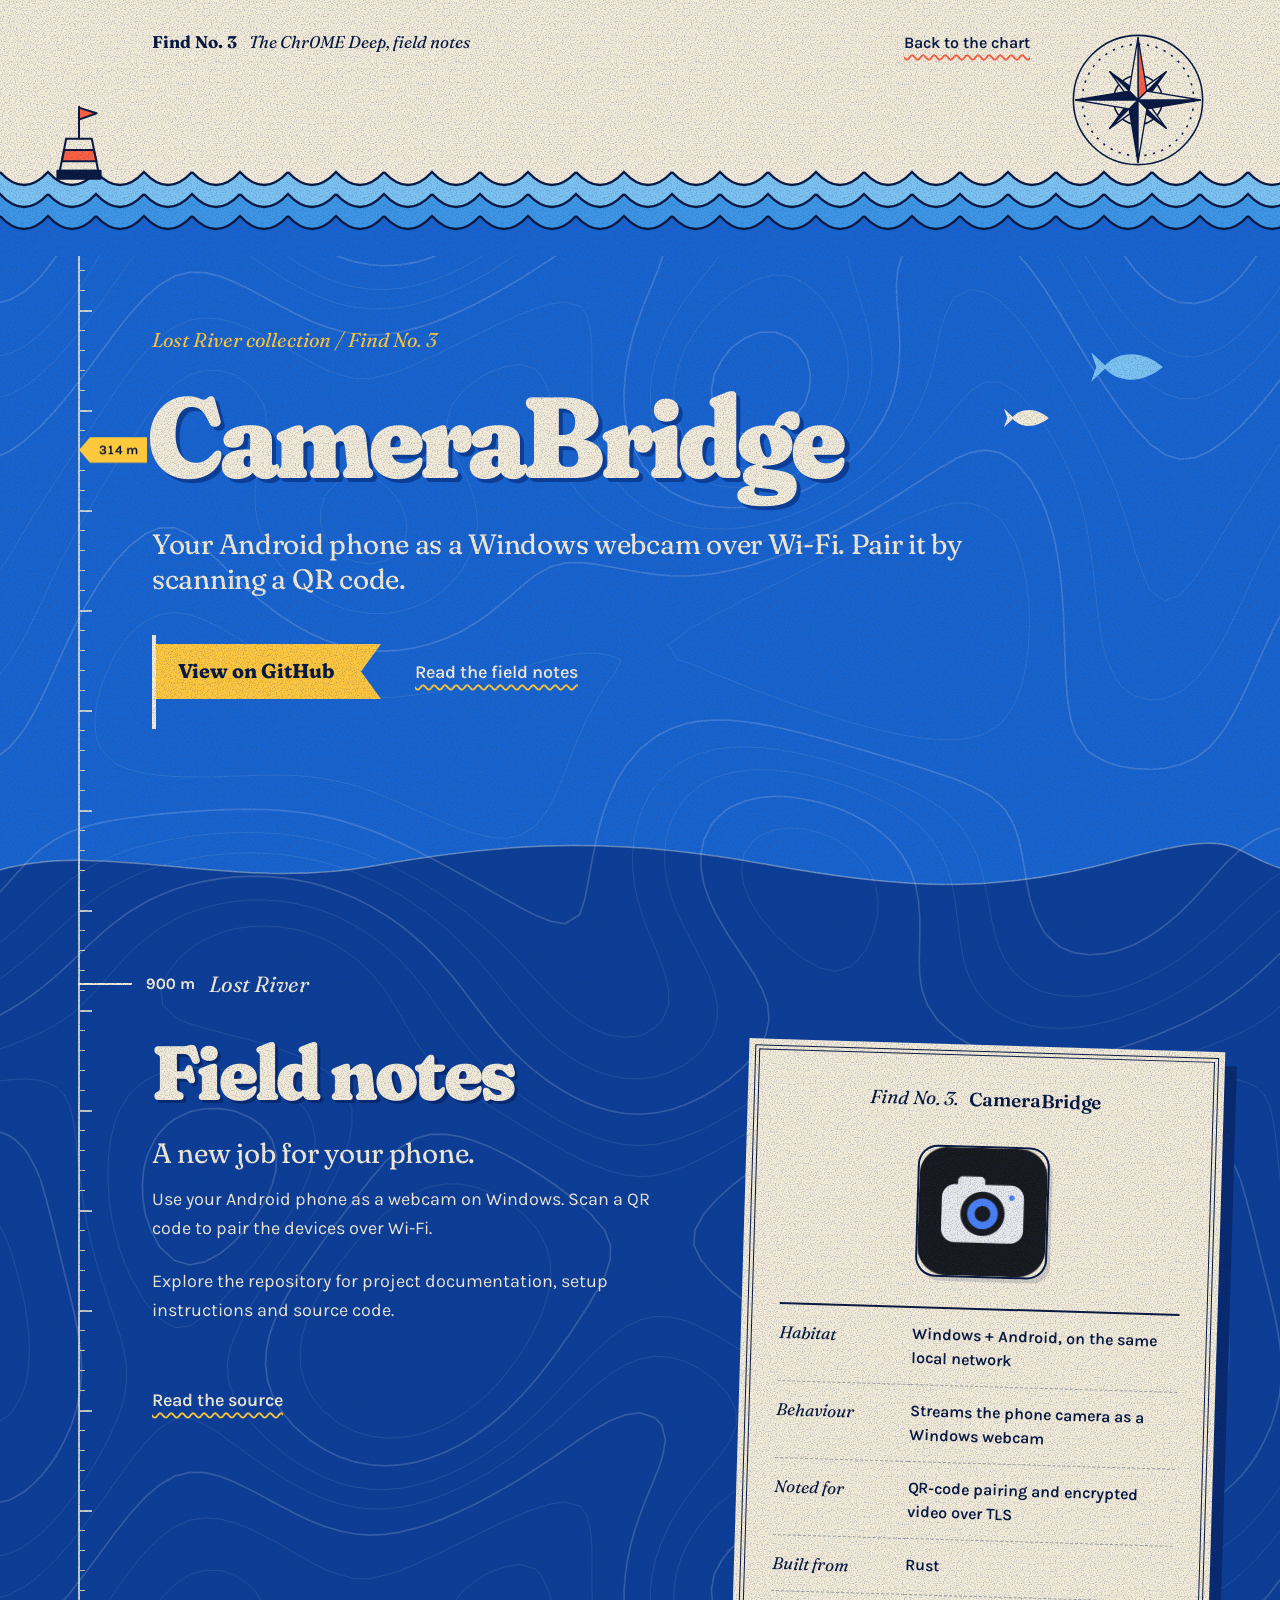
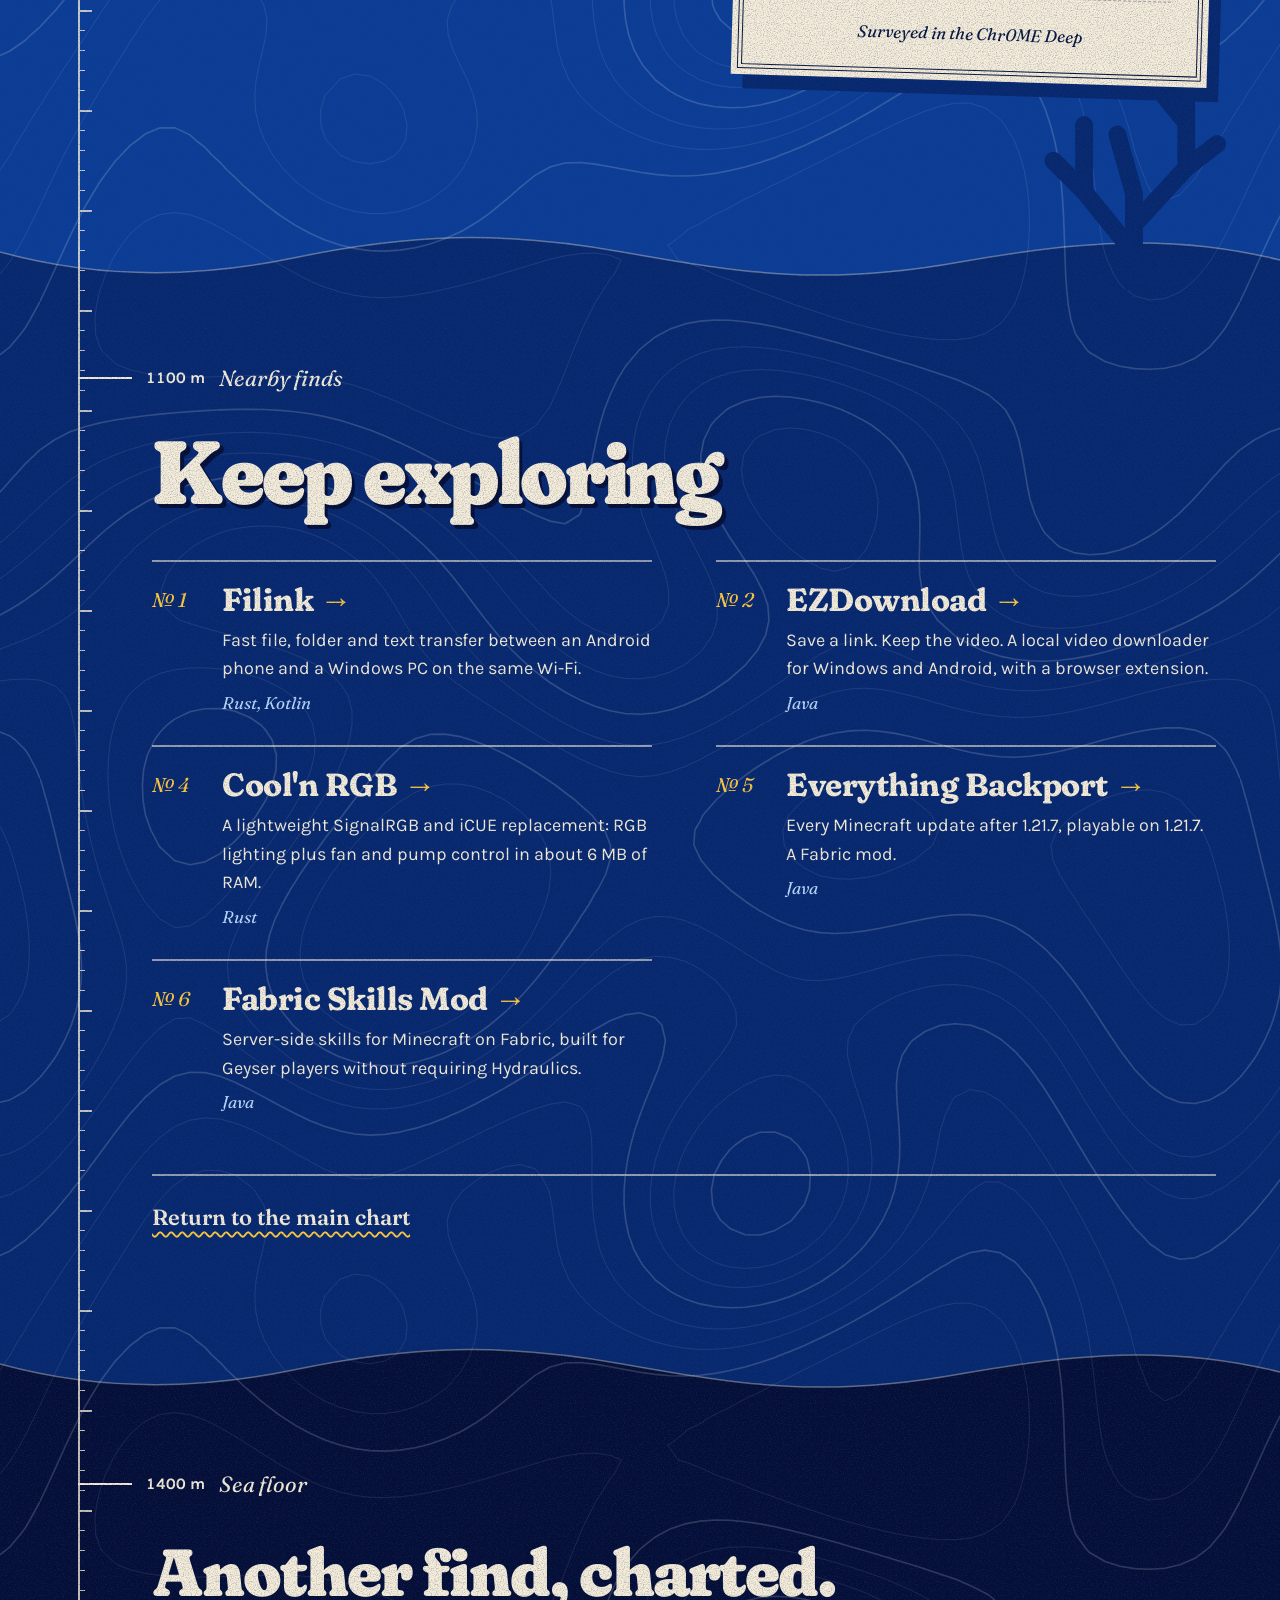
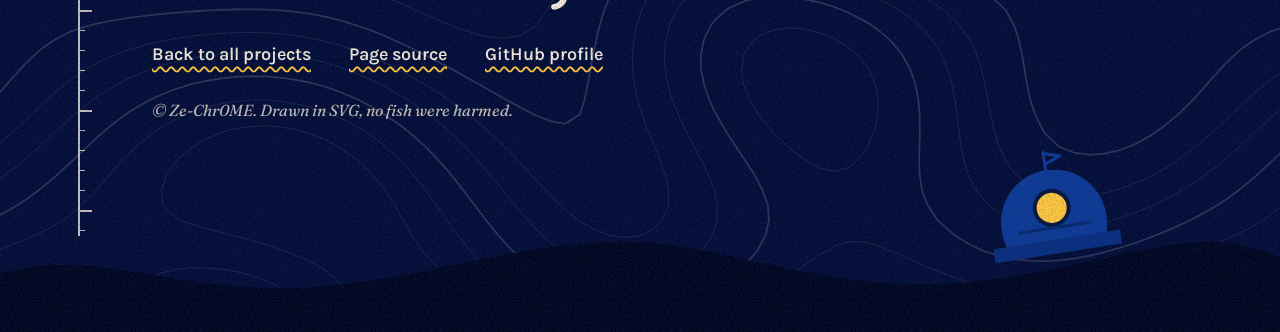
==== commit b573493e: "Use app branding and meaningful project field notes" ====
--- a/camerabridge/index.html
+++ b/camerabridge/index.html
@@ -113,14 +113,12 @@
           </div>
           <aside class="plate specimen" aria-label="Project at a glance">
             <p class="plate-head"><i>Find No. 3.</i> CameraBridge</p>
-            <svg class="specimen-fish" viewBox="0 0 200 110" aria-hidden="true">
-              <g transform="translate(26 28) scale(2)"><use href="#fish" width="70" height="36" fill="var(--sun)" stroke="var(--ink)" stroke-width="1.5"/><circle cx="55" cy="15" r="2.5" fill="var(--ink)"/></g>
-            </svg>
+            <img class="project-logo" src="../assets/projects/camerabridge.png" alt="CameraBridge app icon" width="128" height="128" loading="lazy">
             <dl class="notes">
-              <dt>Habitat</dt><dd>Windows PC + Android</dd>
-              <dt>Behaviour</dt><dd>Webcam over Wi-Fi</dd>
-              <dt>Noted for</dt><dd>QR-code pairing</dd>
-              <dt>Built from</dt><dd>Rust, Android</dd>
+              <dt>Habitat</dt><dd>Windows + Android, on the same local network</dd>
+              <dt>Behaviour</dt><dd>Streams the phone camera as a Windows webcam</dd>
+              <dt>Noted for</dt><dd>QR-code pairing and encrypted video over TLS</dd>
+              <dt>Built from</dt><dd>Rust</dd>
             </dl>
             <p class="plate-foot">Surveyed in the Chr0ME Deep</p>
           </aside>
--- a/style.css
+++ b/style.css
@@ -113,8 +113,8 @@
   z-index: 5;
   transform: translateY(-50%);
   padding: 5px 9px 5px 20px;
-  background: var(--ink);
-  color: var(--paper);
+  background: var(--sun);
+  color: var(--ink);
   font: 700 .8125rem/1.2 var(--text);
   font-variant-numeric: tabular-nums;
   white-space: nowrap;
@@ -484,11 +484,37 @@
 .project-notes h2 { font-size: clamp(3rem, 6vw, 5.5rem); }
 .project-source { margin-top: 24px; max-width: 30em; }
 .specimen { min-width: 0; }
-.specimen-fish { width: 240px; margin: 16px auto; }
-.specimen .notes { margin: 0 8px 24px; border-color: var(--ink); }
-.specimen .notes dt, .specimen .notes dd { border-color: var(--ink); }
-.specimen .notes dd { overflow-wrap: anywhere; }
+.project-logo {
+  width: 128px; height: 128px;
+  object-fit: contain;
+  margin: 32px auto;
+  border-radius: 18px;
+  box-shadow: 0 0 0 2px var(--ink), 5px 6px 0 rgba(7, 23, 63, .15);
+}
+.project-wordmark {
+  margin: 32px auto;
+  padding: 10px 0;
+  text-align: center;
+  font: 900 clamp(1.75rem, 4vw, 2.5rem)/1 var(--display);
+  letter-spacing: -.035em;
+}
+.project-wordmark span { font-style: italic; }
+.specimen .notes {
+  grid-template-columns: minmax(0, 1fr) minmax(0, 2fr);
+  margin: 0 8px 24px;
+  border-color: var(--ink);
+}
+.specimen .notes dt, .specimen .notes dd {
+  padding-top: 14px; padding-bottom: 14px;
+  border-color: rgba(7, 23, 63, .35);
+}
+.specimen .notes dd { overflow-wrap: anywhere; font-size: 1rem; line-height: 1.5; }
 .specimen .notes dt { padding-right: 16px; }
+@media (max-width: 480px) {
+  .specimen .notes { grid-template-columns: 1fr; }
+  .specimen .notes dt { border-bottom: 0; padding-bottom: 0; padding-right: 0; }
+  .specimen .notes dd { padding-top: 4px; }
+}
 .project-related h2 { margin-top: 44px; font-size: clamp(3rem, 7vw, 6rem); }
 .project-related .finds { margin-top: 48px; }
 
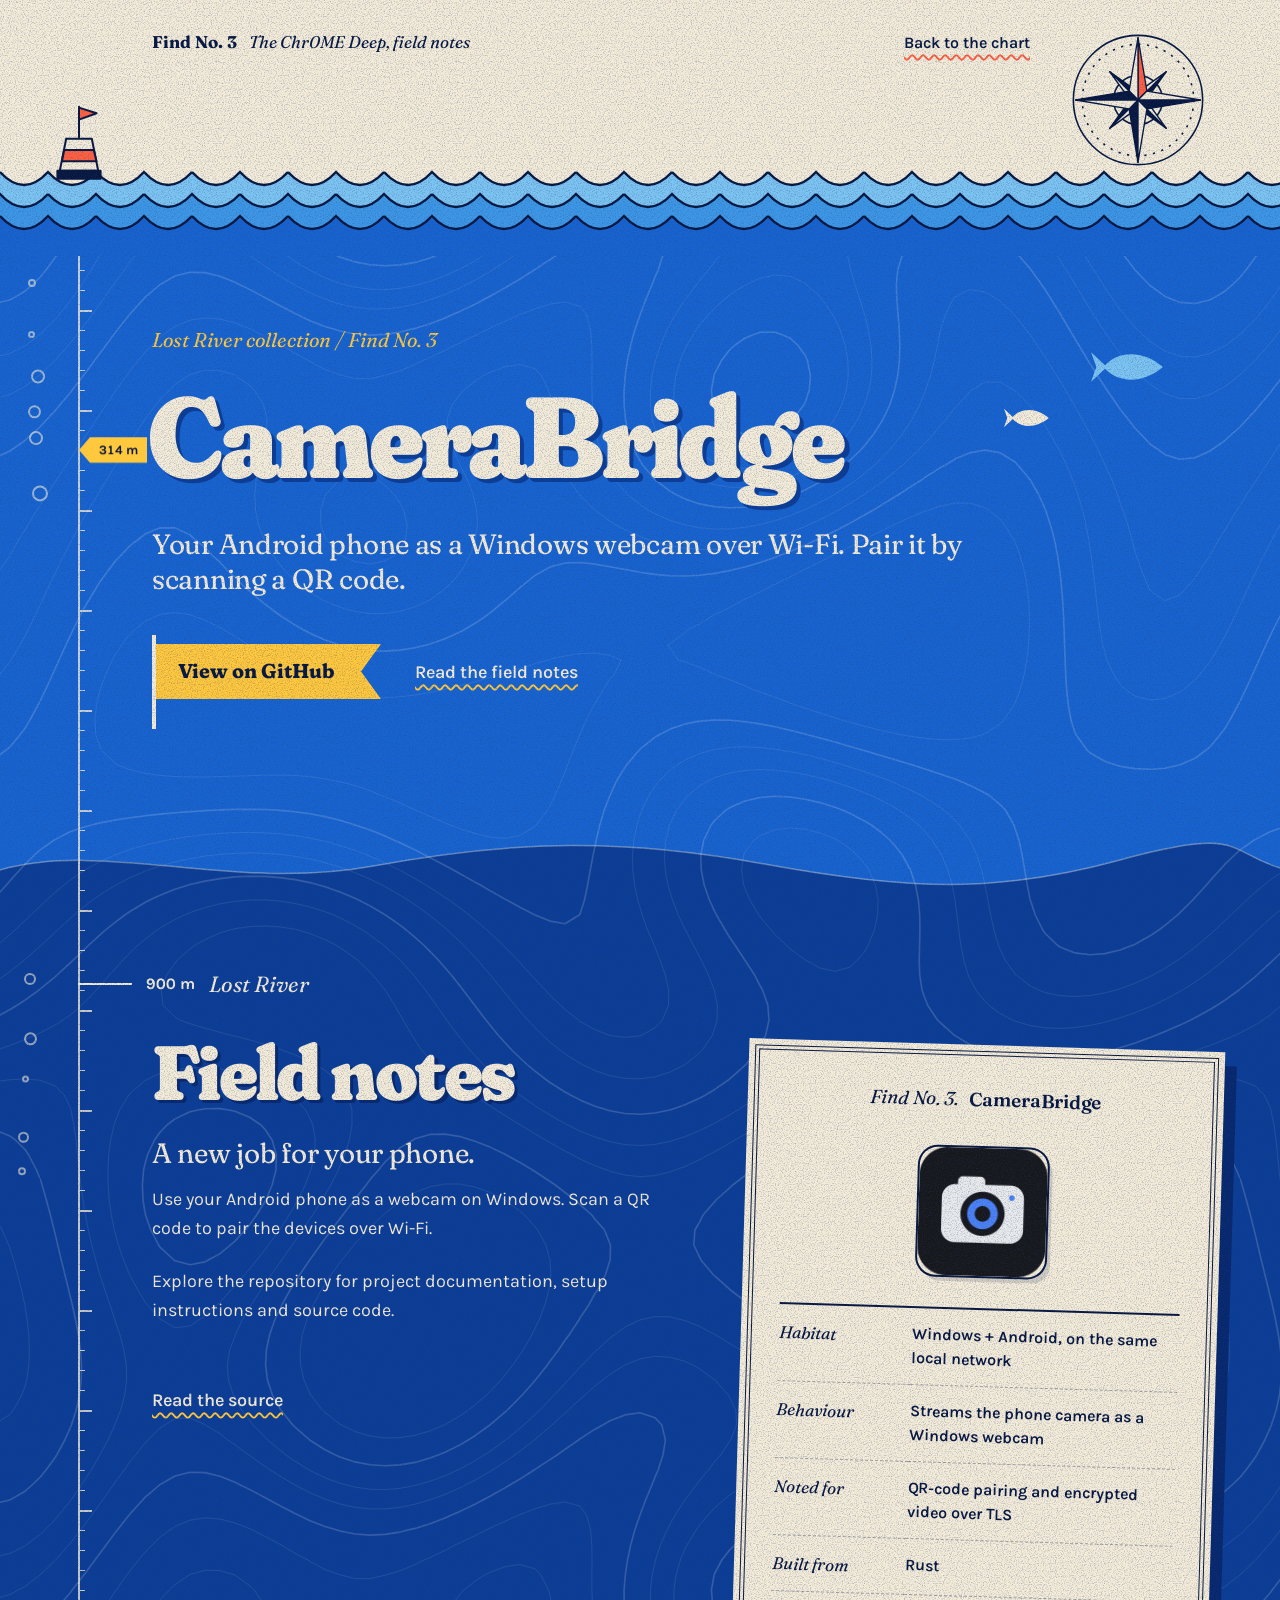
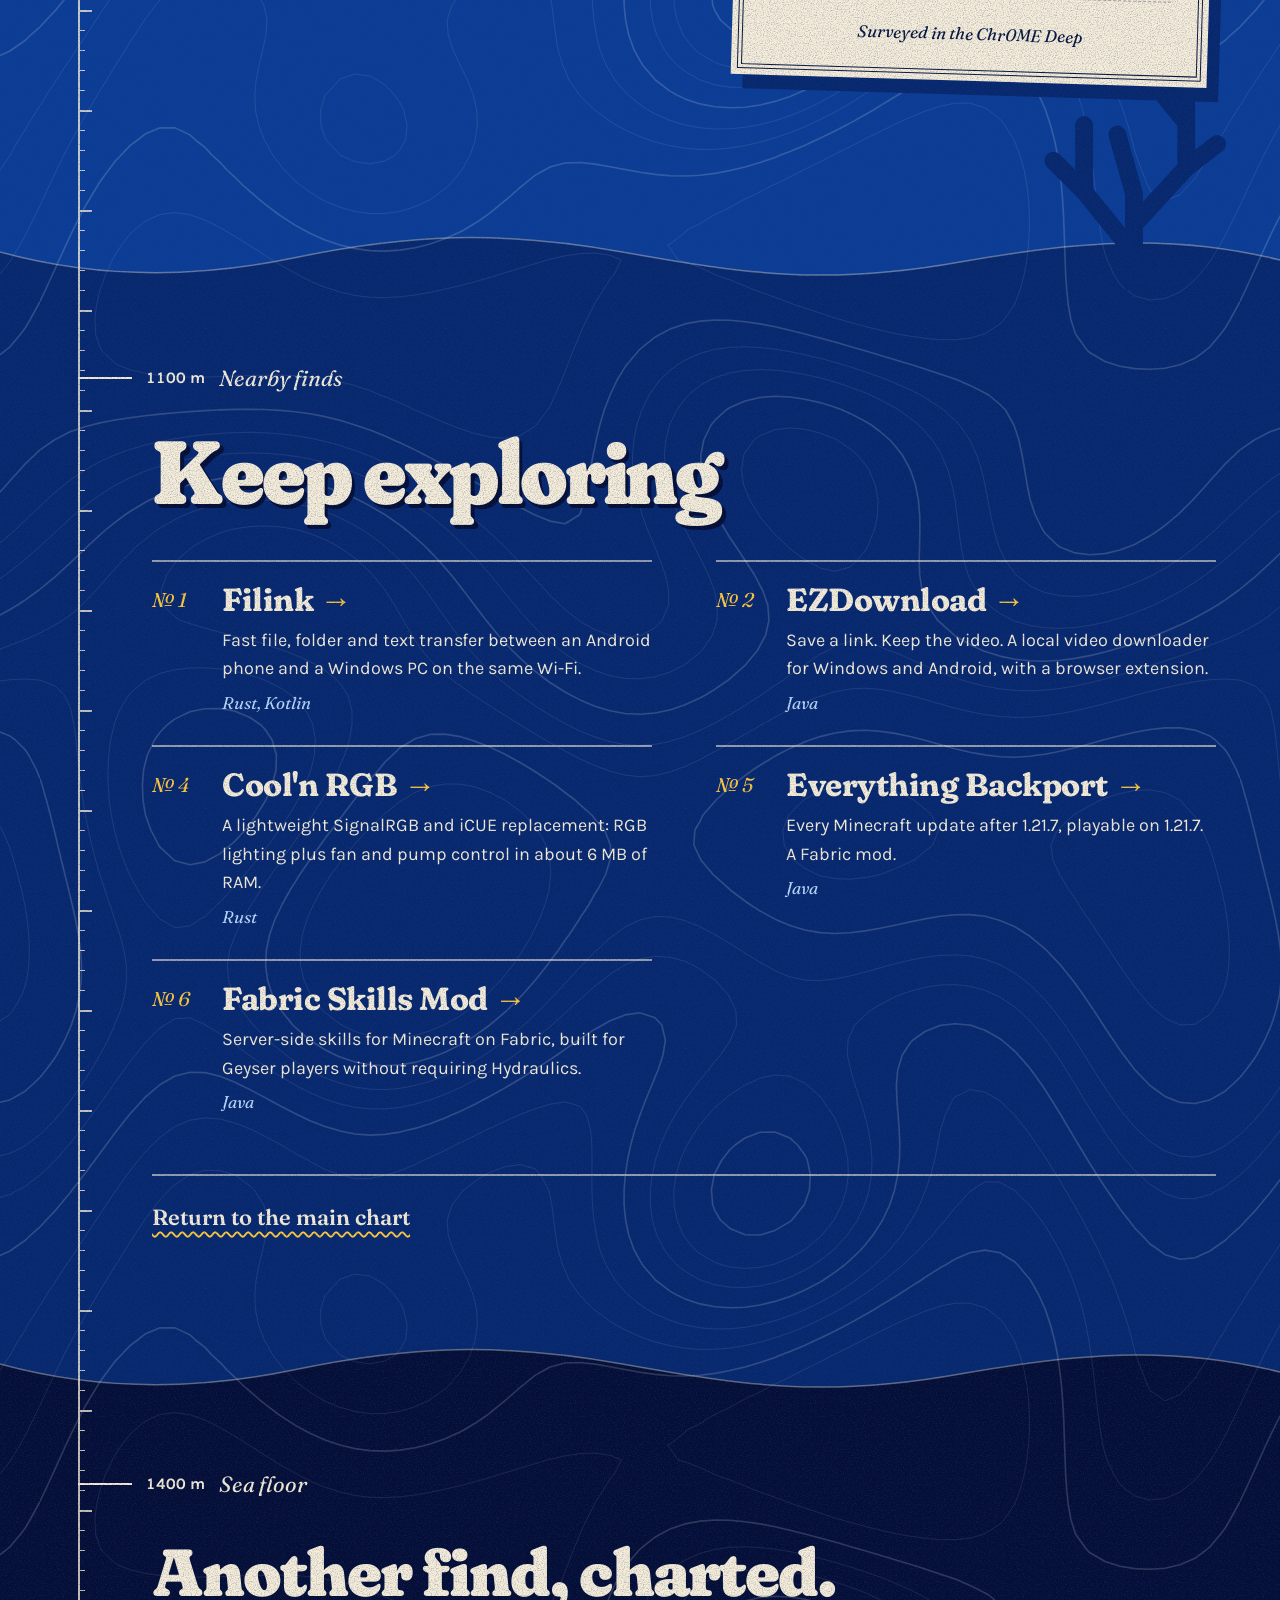
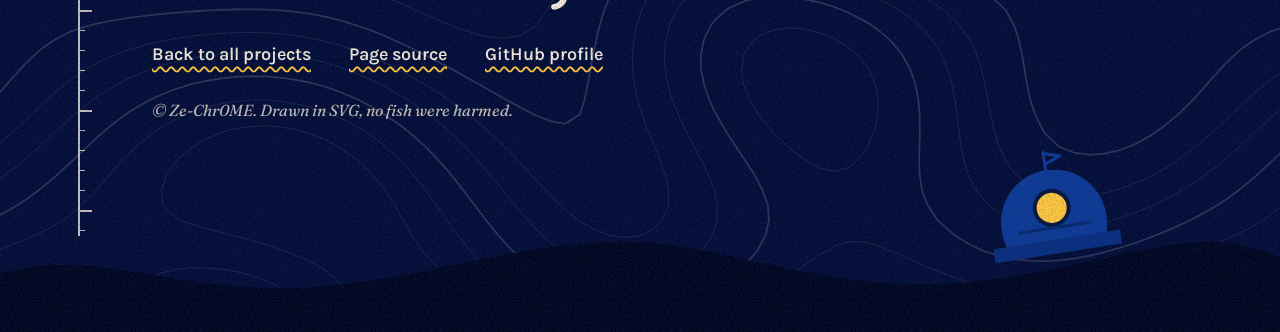
==== commit 97bf70b0: "Add ambient sea life in the chart margins Bubbles and fish shoals in the shallows, jellyfish on the " ====
--- a/camerabridge/index.html
+++ b/camerabridge/index.html
@@ -16,7 +16,7 @@
 <link rel="preconnect" href="https://fonts.googleapis.com">
 <link rel="preconnect" href="https://fonts.gstatic.com" crossorigin>
 <link href="https://fonts.googleapis.com/css2?family=Fraunces:ital,opsz,wght,SOFT,WONK@0,9..144,100..900,0..100,0..1;1,9..144,100..900,0..100,0..1&family=Karla:ital,wght@0,400..700;1,400..700&display=swap" rel="stylesheet">
-<link rel="stylesheet" href="../style.css">
+<link rel="stylesheet" href="../style.css?v=f55444f47379">
 
 <link rel="canonical" href="https://ze-chr0me.github.io/showcase/camerabridge/">
 </head>
@@ -163,5 +163,6 @@
   </footer>
 </div>
 <script src="../chart.js"></script>
+<script src="../sea.js"></script>
 </body>
 </html>
--- a/style.css
+++ b/style.css
@@ -485,9 +485,11 @@
 .project-source { margin-top: 24px; max-width: 30em; }
 .specimen { min-width: 0; }
 .project-logo {
+  display: block;
   width: 128px; height: 128px;
   object-fit: contain;
-  margin: 32px auto;
+  margin-block: 32px;
+  margin-inline: auto;
   border-radius: 18px;
   box-shadow: 0 0 0 2px var(--ink), 5px 6px 0 rgba(7, 23, 63, .15);
 }
@@ -518,8 +520,106 @@
 .project-related h2 { margin-top: 44px; font-size: clamp(3rem, 7vw, 6rem); }
 .project-related .finds { margin-top: 48px; }
 
+/* ---------- Life in the margins (placed by sea.js) ----------
+   Shoals and bubbles in the shallows, jellyfish further down, eyes in the dark.
+   It all stays in the empty water either side of the sheet, under the paper grain. */
+.sea {
+  --g: max((100vw - 1240px) / 2, 0px);
+  position: absolute; inset: 0; z-index: 2;
+  overflow: hidden;
+  pointer-events: none;
+}
+.sea-l, .sea-r { position: absolute; top: 0; bottom: 0; width: var(--gw); overflow: hidden; }
+.sea-l { left: 0; --gw: calc(var(--g) + 36px); }
+.sea-r { right: 0; --gw: var(--g); transform: scaleX(-1); }
+.sea svg { max-width: none; overflow: visible; }
+
+/* --p is how far the zone sits from mid-screen, --v the scroll speed, --a its size. */
+.dr {
+  position: absolute;
+  left: calc((var(--gw) - var(--w)) * var(--x));
+  width: var(--w);
+  translate: 0 calc(var(--p, 0) * var(--d) * 1px);
+}
+.sc { translate: calc(var(--a, 0) * var(--kx) * 1px) calc(var(--v, 0) * var(--ky) * 1px); }
+
+.shoal, .ang { left: 0; }
+.shoal { --w: 124px; height: 84px; }
+.z1 .shoal { opacity: .85; }
+.z2 .shoal { opacity: .6; }
+.f { position: absolute; fill: var(--c); }
+
+.bub i {
+  position: absolute; bottom: 0;
+  width: var(--s); height: var(--s);
+  border: 2px solid var(--paper); border-radius: 50%;
+  opacity: .6;
+  transform: translateY(calc(var(--h) * var(--i) * -1));
+}
+
+.jelly svg, .eyes svg { width: 100%; }
+.trail { fill: none; stroke: var(--c); stroke-width: 2.4; stroke-linecap: round; }
+.dome { fill: var(--c); }
+.rib { fill: none; stroke: currentColor; stroke-width: 2; stroke-linecap: round; opacity: .6; }
+.spark { display: none; fill: var(--sun); }
+.lumi .dome { fill-opacity: .16; stroke: var(--c); stroke-width: 2; }
+.lumi .rib { display: none; }
+.lumi .spark { display: inline; }
+.bell, .trail { transform-box: fill-box; transform-origin: 50% 0; }
+
+.eyes svg { fill: var(--c); }
+.pupil { fill: var(--z4); translate: 0 clamp(-2px, calc(var(--v, 0) * .12px), 2px); }
+.lid, .wink { transform-box: fill-box; transform-origin: 50% 50%; }
+
+/* Less margin, less life: thin the shoals, then keep only bubbles and eyes left of the line. */
+@media (max-width: 1699px) {
+  .sea .x { display: none; }
+  .shoal { --w: 84px; }
+}
+@media (max-width: 1399px) {
+  .sea-r, .sea-l > :not(.t) { display: none; }
+  .eyes { --w: 26px !important; }
+}
+@media (max-width: 760px) {
+  .sea { display: none; }
+}
+
 /* ---------- Motion (only if welcome) ---------- */
 @media (prefers-reduced-motion: no-preference) {
+  .shoal, .ang { animation: patrol var(--t) linear infinite; }
+  .f { animation: fin 2s ease-in-out infinite alternate; }
+  .bub i { animation: rise var(--t) linear infinite; }
+  .jelly { animation: waft var(--t) ease-in-out infinite alternate; }
+  .bell { animation: pulse var(--b) ease-in-out infinite alternate; }
+  .trail { animation: trail var(--b) ease-in-out infinite alternate; }
+  .wink { animation: wink var(--t) infinite; }
+  .lure { animation: lure 1.9s ease-in-out infinite alternate; }
+  /* Eyes open as they pass mid-screen, and narrow while the water rushes by. */
+  .live .lid { transform: scaleY(0); transition: transform .2s ease-out calc(var(--x) * .3s); }
+  .live .open .lid { transform: none; }
+  .live.fast .open .lid { transform: scaleY(.4); }
+  .sea:not(.on) * { animation-play-state: paused; }
+  @keyframes patrol {
+    0%   { transform: translateX(calc(-1 * var(--w) - 12px)) scaleX(1); }
+    47%  { transform: translateX(calc((var(--gw) - var(--w) - 14px) * var(--r))) scaleX(1); }
+    50%  { transform: translateX(calc((var(--gw) - var(--w) - 14px) * var(--r))) scaleX(-1); }
+    97%  { transform: translateX(calc(-1 * var(--w) - 12px)) scaleX(-1); }
+    100% { transform: translateX(calc(-1 * var(--w) - 12px)) scaleX(1); }
+  }
+  @keyframes fin   { from { transform: translateY(-2px) rotate(-4deg); } to { transform: translateY(2px) rotate(4deg); } }
+  @keyframes rise {
+    0%   { transform: translate(0, 0) scale(.5); opacity: 0; }
+    12%  { opacity: .75; }
+    50%  { transform: translate(var(--wb), calc(var(--h) * -.5)) scale(.9); }
+    80%  { opacity: .6; }
+    100% { transform: translate(calc(var(--wb) * -.5), calc(var(--h) * -1)) scale(1.1); opacity: 0; }
+  }
+  @keyframes waft  { from { transform: translate(0, 0) rotate(-5deg); } to { transform: translate(var(--dx), var(--dy)) rotate(6deg); } }
+  @keyframes pulse { from { transform: scale(1.05, .93); } to { transform: scale(.84, 1.1); } }
+  @keyframes trail { from { transform: scaleY(1.04); } to { transform: scaleY(.8); } }
+  @keyframes wink  { 0%, 93%, 100% { transform: scaleY(1); } 96.5% { transform: scaleY(.06); } }
+  @keyframes lure  { from { opacity: 1; } to { opacity: .35; } }
+
   html { scroll-behavior: smooth; }
   .r1 { animation: roll 14s linear infinite; }
   .r2 { animation: roll 9s linear infinite reverse; }
